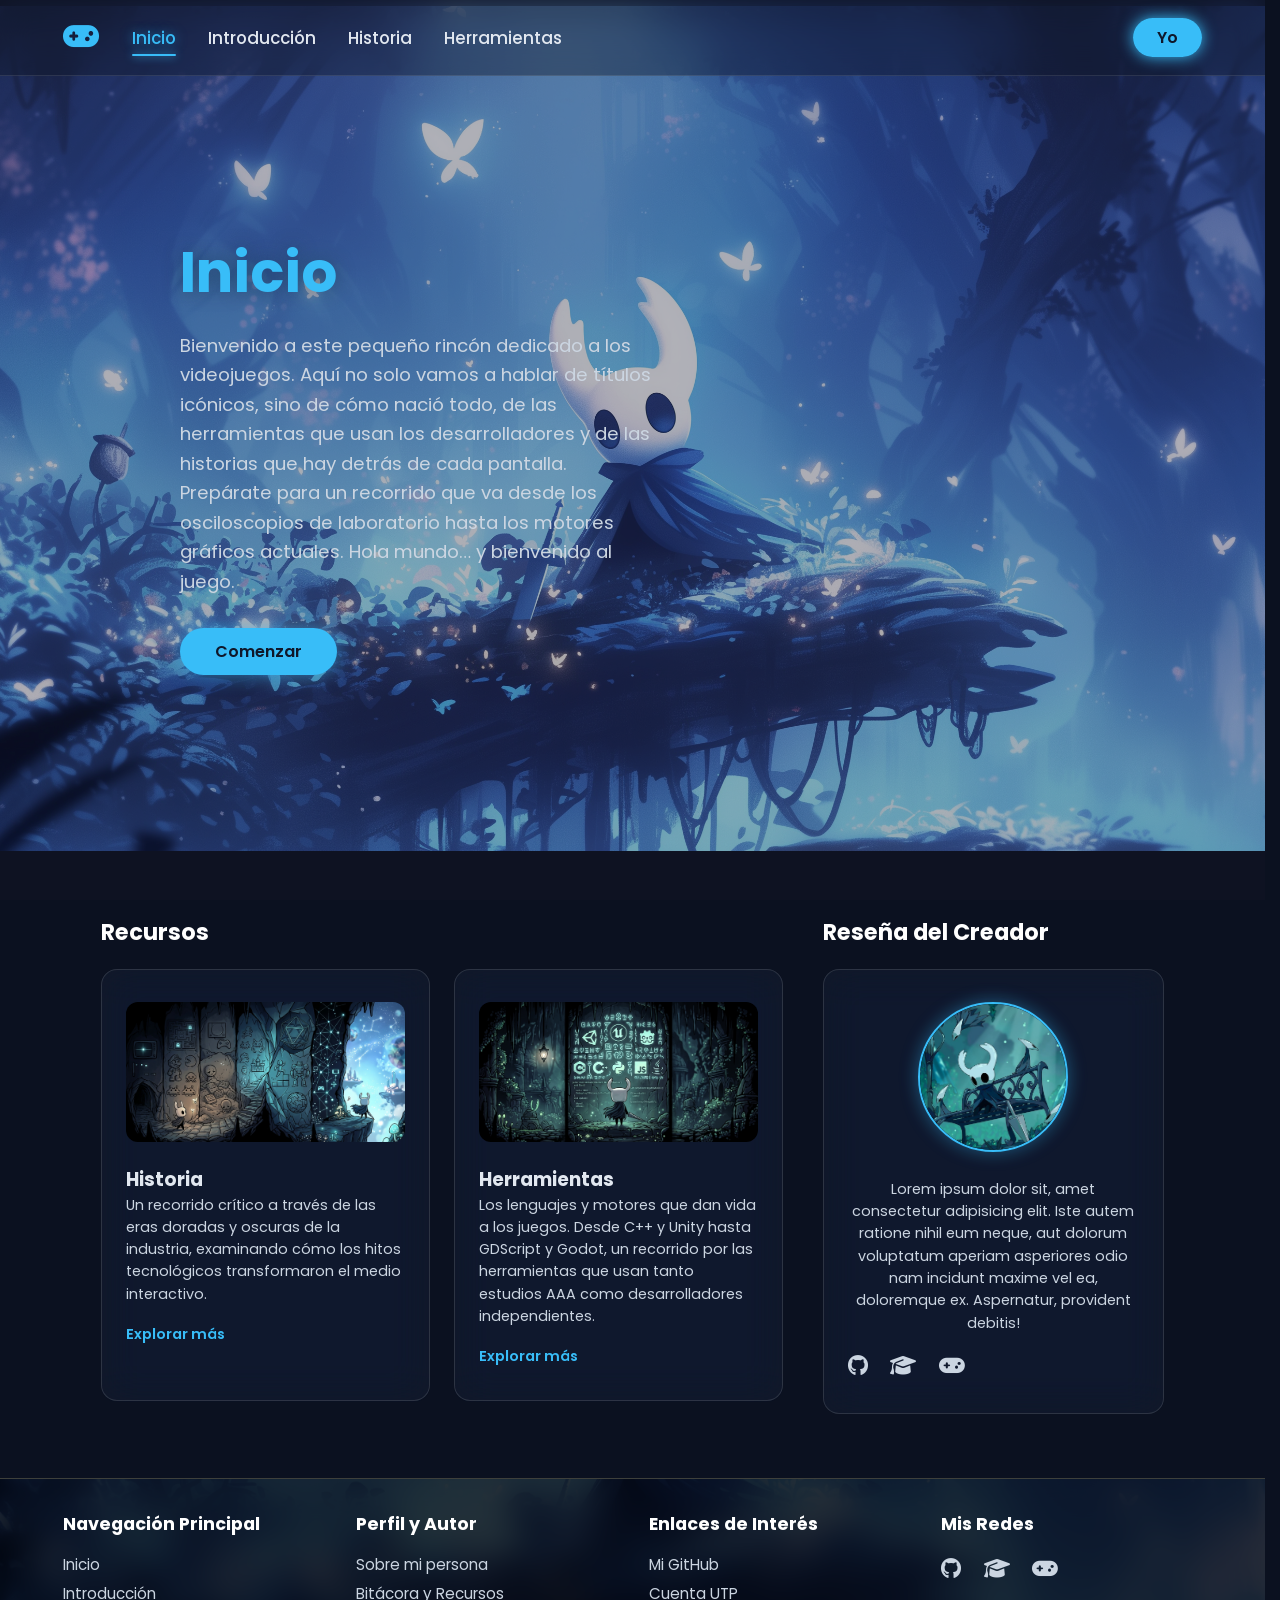
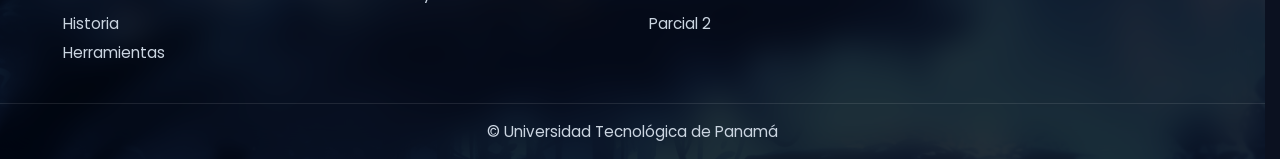
==== index.html @ fa4da0df "Se moviliza la estructura del proyecto" ====
<!doctype html>
<html lang="es">
   <head>
      <meta charset="UTF-8" />
      <meta name="viewport" content="width=device-width, initial-scale=1.0" />
      <link
         href="https://fonts.googleapis.com/css2?family=Poppins:wght@400;700&display=swap"
         rel="stylesheet"
      />
      <link
         rel="stylesheet"
         href="https://cdnjs.cloudflare.com/ajax/libs/font-awesome/6.4.0/css/all.min.css"
      />
      <title>Proyecto Web</title>
      <link rel="stylesheet" href="css/estilos.css" />
   </head>

   <body>
      <header>
         <nav>
            <div class="nav-group">
               <div class="logo">
                  <i class="fa-solid fa-gamepad"></i>
               </div>
               <ul class="nav-links">
                  <li>
                     <a href="index.html" class="activo" aria-current="page"
                        >Inicio</a
                     >
                  </li>
                  <li><a href="introduccion.html">Introducción</a></li>
                  <li><a href="/src/historia.html">Historia</a></li>
                  <li><a href="herramientas.html">Herramientas</a></li>
               </ul>
            </div>
            <div class="btns">
               <a href="creador.html" class="btn">Yo</a>
            </div>
         </nav>
      </header>

      <main>
         <!-- Hero / Banner Principal -->
         <section class="hero-section">
            <div class="hero-content">
               <h1>Inicio</h1>
               <p>
                  Bienvenido a este pequeño rincón dedicado a los videojuegos.
                  Aquí no solo vamos a hablar de títulos icónicos, sino de cómo
                  nació todo, de las herramientas que usan los desarrolladores y
                  de las historias que hay detrás de cada pantalla. Prepárate
                  para un recorrido que va desde los osciloscopios de
                  laboratorio hasta los motores gráficos actuales. Hola mundo… y
                  bienvenido al juego.
               </p>
               <a href="introduccion.html" class="btn-hero">Comenzar</a>
            </div>
         </section>

         <!-- Contenedor Principal en Cuadrícula (2 columnas) -->
         <section class="main-grid-container">
            <!-- Columna Izquierda: Nuevos Recursos -->
            <div class="recursos-section">
               <h2>Recursos</h2>
               <div class="cards-grid">
                  <!-- Tarjeta 1 -->
                  <article class="tarjeta">
                     <img
                        src="/src/IMG/Historia Hollow Knight.jpg"
                        alt="Vista previa del primer recurso CSS"
                        loading="lazy"
                     />
                     <h3>Historia</h3>
                     <p>
                        Un recorrido crítico a través de las eras doradas y
                        oscuras de la industria, examinando cómo los hitos
                        tecnológicos transformaron el medio interactivo.
                     </p>
                     <a href="historia.html" class="card-link">Explorar más</a>
                  </article>

                  <!-- Tarjeta 2 -->
                  <article class="tarjeta">
                     <img
                        src="/src/IMG/Lenguajes-Motores Hollow Knight.jpg"
                        alt="Vista previa del segundo recurso CSS"
                        loading="lazy"
                     />
                     <h3>Herramientas</h3>
                     <p>
                        Los lenguajes y motores que dan vida a los juegos. Desde
                        C++ y Unity hasta GDScript y Godot, un recorrido por las
                        herramientas que usan tanto estudios AAA como
                        desarrolladores independientes.
                     </p>
                     <a href="herramientas.html" class="card-link"
                        >Explorar más</a
                     >
                  </article>
               </div>
            </div>

            <!-- Columna Derecha: Reseña del Creador -->
            <aside class="creator-aside">
               <h2>Reseña del Creador</h2>
               <div class="creator-card">
                  <img
                     src="/src/IMG/Hollow Knight Avatar.jpg"
                     alt="Avatar del creador de la plataforma"
                     class="creator-avatar"
                     loading="lazy"
                  />
                  <p>
                     Lorem ipsum dolor sit, amet consectetur adipisicing elit.
                     Iste autem ratione nihil eum neque, aut dolorum voluptatum
                     aperiam asperiores odio nam incidunt maxime vel ea,
                     doloremque ex. Aspernatur, provident debitis!
                  </p>

                  <!-- Contenedor unificado de redes sociales -->
                  <div class="social-container">
                     <a
                        href="https://github.com"
                        target="_blank"
                        rel="noopener"
                        aria-label="GitHub"
                        class="social-link"
                     >
                        <i class="fa-brands fa-github"></i>
                        <span class="sr-only">GitHub</span>
                     </a>
                     <a
                        href="https://portal.utp.ac.pa"
                        target="_blank"
                        rel="noopener"
                        aria-label="Cuenta UTP"
                        class="social-link"
                     >
                        <i class="fa-solid fa-graduation-cap"></i>
                        <span class="sr-only">Cuenta UTP</span>
                     </a>
                     <a
                        href="https://www.playstation.com"
                        target="_blank"
                        rel="noopener"
                        aria-label="PlayStation"
                        class="social-link"
                     >
                        <i class="fa-solid fa-gamepad"></i>
                        <span class="sr-only">PlayStation</span>
                     </a>
                  </div>
               </div>
            </aside>
         </section>
      </main>

      <footer>
         <div class="footer-container">
            <div class="footer-section">
               <h3>Navegación Principal</h3>
               <ul>
                  <li><a href="index.html">Inicio</a></li>
                  <li><a href="introduccion.html">Introducción</a></li>
                  <li><a href="historia.html">Historia</a></li>
                  <li><a href="herramientas.html">Herramientas</a></li>
               </ul>
            </div>

            <div class="footer-section">
               <h3>Perfil y Autor</h3>
               <ul>
                  <li><a href="creador.html">Sobre mi persona</a></li>
                  <li>
                     <a href="creador.html#recursos-utilizados"
                        >Bitácora y Recursos</a
                     >
                  </li>
               </ul>
            </div>

            <div class="footer-section">
               <h3>Enlaces de Interés</h3>
               <ul>
                  <li>
                     <a href="https://github.com" target="_blank" rel="noopener"
                        >Mi GitHub</a
                     >
                  </li>
                  <li>
                     <a
                        href="https://portal.utp.ac.pa"
                        target="_blank"
                        rel="noopener"
                        >Cuenta UTP</a
                     >
                  </li>
                  <li><a href="#">Parcial 2</a></li>
               </ul>
            </div>

            <div class="footer-section">
               <h3>Mis Redes</h3>
               <!-- Reutilizamos la misma clase social-container -->
               <div class="social-container">
                  <a
                     href="https://github.com"
                     target="_blank"
                     rel="noopener"
                     aria-label="GitHub"
                     class="social-link"
                  >
                     <i class="fa-brands fa-github"></i>
                     <span class="sr-only">GitHub</span>
                  </a>
                  <a
                     href="https://portal.utp.ac.pa"
                     target="_blank"
                     rel="noopener"
                     aria-label="Cuenta UTP"
                     class="social-link"
                  >
                     <i class="fa-solid fa-graduation-cap"></i>
                     <span class="sr-only">Cuenta UTP</span>
                  </a>
                  <a
                     href="https://www.playstation.com"
                     target="_blank"
                     rel="noopener"
                     aria-label="PlayStation"
                     class="social-link"
                  >
                     <i class="fa-solid fa-gamepad"></i>
                     <span class="sr-only">PlayStation</span>
                  </a>
               </div>
            </div>
         </div>

         <div class="footer-bottom">
            <h3>&copy; Universidad Tecnológica de Panamá</h3>
         </div>
      </footer>
   </body>
</html>
---- css/estilos.css ----
/* Body */
* {
	margin: 0;
	padding: 0;
	box-sizing: border-box;
}

body {
	font-family: "Poppins", "Segoe UI", sans-serif;
	background-color: #0b1120;
	color: #e2e8f0;
	display: flex;
	flex-direction: column;
	min-height: 100vh;
}

/* el header mas el NAVBAR */
header {
	width: 100%;
	position: relative;
	z-index: 20;
	background: transparent;
}

nav {
	width: 100%;
	padding: 1rem 5%;
	background: rgba(15, 23, 42, 0.4);
	border-bottom: 1px solid rgba(255, 255, 255, 0.1);
	backdrop-filter: blur(16px);
	display: flex;
	align-items: center;
	justify-content: space-between;
	gap: 1rem;
}

.nav-group {
	display: flex;
	align-items: center;
	gap: 2rem;
}

.logo {
	font-size: 1.8rem;
	font-weight: 700;
	color: #38bdf8;
	letter-spacing: 1px;
}

.nav-links {
	list-style: none;
	display: flex;
	gap: 2rem;
}

.nav-links li a {
	position: relative;
	font-size: 1.05rem;
	font-weight: 500;
	text-decoration: none;
	color: #e2e8f0;
	transition: 0.3s;
}

.nav-links li a:hover {
	color: #38bdf8;
	text-shadow: 0 0 10px #38bdf8;
}

/* Para la página activa */
.nav-links li a.activo {
	color: #38bdf8;
	text-shadow: 0 0 12px rgba(56, 189, 248, 0.6);
}

.nav-links li a.activo::after {
	content: "";
	position: absolute;
	left: 0;
	bottom: -6px;
	width: 100%;
	height: 2px;
	background: #38bdf8;
	border-radius: 2px;
	box-shadow: 0 0 8px #38bdf8;
}

.btn {
	padding: 0.5rem 1.5rem;
	border-radius: 30px;
	font-weight: 600;
	font-size: 1rem;
	background: #38bdf8;
	color: #0f172a;
	box-shadow: 0 0 15px #38bdf8;
	border: none;
	cursor: pointer;
	transition: 0.3s;
	text-decoration: none;
	white-space: nowrap;
}

.btn:hover {
	background: #0aa9f3;
	box-shadow: 0 0 25px #0aa9f3;
}

/* modificando el main */
main {
	flex: 1;
	display: flex;
	flex-direction: column;
}

/* mejorando el footer*/
footer {
	position: relative;
	color: white;
	border-top: 1px solid #3e403b;
	background-image: url(/src/IMG/Hollow\ Knight.png);
	background-size: cover;
	background-position: center bottom;
	background-repeat: no-repeat;
}

footer::before {
	content: "";
	position: absolute;
	inset: 0;
	background: rgba(0, 4, 11, 0.806);
	backdrop-filter: blur(16px);
	z-index: 0;
}

.footer-container,
.footer-bottom {
	position: relative;
	z-index: 1;
}

.footer-container {
	display: grid;
	grid-template-columns: repeat(4, 1fr);
	gap: 2rem;
	padding: 2rem 5%;
	max-width: 1400px;
	margin: 0 auto;
}

.footer-container h3 {
	font-size: 1.1rem;
	color: #ffffff;
	margin-bottom: 1rem;
}

.footer-section ul {
	list-style: none;
}

.footer-section ul li a {
	color: #cbd5e1;
	text-decoration: none;
	font-size: 0.95rem;
	transition: 0.3s;
	display: block;
	margin-bottom: 0.4rem;
}

.footer-section ul li a:hover {
	color: #38bdf8;
	text-shadow: 0 0 10px #38bdf8;
}

.footer-bottom {
	padding: 1rem 0;
	border-top: 1px solid rgba(255, 255, 255, 0.1);
	text-align: center;
}

.footer-bottom h3 {
	font-size: 0.95rem;
	color: #cbd5e1;
	font-weight: 400;
}

/* dando una mejor visión a mis redes sociales */
.social-container {
	display: flex;
	gap: 1.4rem;
	align-items: center;
}

footer .social-container {
	justify-content: flex-start;
}

.social-link {
	color: #cbd5e1;
	font-size: 1.3rem;
	text-decoration: none;
	transition: 0.3s;
}

.social-link:hover {
	color: #38bdf8;
	text-shadow: 0 0 10px #38bdf8;
	transform: translateY(-3px);
}

.sr-only {
	display: none;
}

/* estilizando el hero de index */
.hero-section {
	text-align: left;
	padding: 14rem 8% 11rem 14.2%;
	margin-top: -70px;
	background-image: url(/src/IMG/Hollow\ Knight.png);
	background-size: cover;
	background-position: center top;
	background-repeat: no-repeat;
	min-height: 85vh;
}

.hero-section::before {
	content: "";
	position: absolute;
	inset: 0;
	background: rgba(21, 21, 40, 0.333);
	z-index: 0;
}

.hero-content {
	position: relative;
	z-index: 1;
}

.hero-content h1 {
	font-size: clamp(2.5rem, 5vw, 3.5rem);
	font-weight: 700;
	color: #38bdf8;
	margin-bottom: 1rem;
	text-shadow: 0 0 20px rgba(6, 37, 51, 0.4);
}

.hero-content p {
	font-size: 1.15rem;
	color: #cbd5e1;
	line-height: 1.6;
	margin-bottom: 2rem;
	max-width: 480px;
}

.btn-hero {
	display: inline-block;
	padding: 0.7rem 2.2rem;
	border-radius: 30px;
	font-weight: 600;
	font-size: 1rem;
	background: #38bdf8;
	color: #0f172a;
	text-decoration: none;
	box-shadow: 0 0 18px rgba(56, 189, 248, 0.55);
	transition: 0.3s;
}

.btn-hero:hover {
	background: #0aa9f3;
	box-shadow: 0 0 28px rgba(10, 169, 243, 0.7);
	transform: translateY(-5px);
}

.main-grid-container {
	display: grid;
	grid-template-columns: 2fr 1fr;
	gap: 2.5rem;
	padding: 4rem 8%;
	background-color: #0b1120;
}

.recursos-section h2,
.creator-aside h2 {
	font-size: 1.4rem;
	color: #ffffff;
	margin-bottom: 1.2rem;
}

.cards-grid {
	display: grid;
	grid-template-columns: repeat(auto-fit, minmax(240px, 1fr));
	gap: 1.5rem;
}

.tarjeta,
.creator-card {
	background: rgba(47, 56, 78, 0.178);
	backdrop-filter: blur(18px) saturate(140%);
	border: 1px solid rgba(255, 255, 255, 0.12);
	border-radius: 16px;
	padding: 2rem 1.5rem;
	transition: 0.3s ease;
}

.tarjeta:hover,
.creator-card:hover {
	border-color: rgba(56, 189, 248, 0.45);
	transform: translateY(-6px);
	box-shadow: 0 12px 30px rgba(0, 0, 0, 0.35);
}

.tarjeta img {
	width: 100%;
	height: 140px;
	object-fit: cover;
	border-radius: 12px;
	margin-bottom: 1rem;
}

.tarjeta p,
.creator-card p {
	font-size: 0.9rem;
	color: #cbd5e1;
	margin-bottom: 1rem;
	line-height: 1.55;
}

.card-link {
	color: #38bdf8;
	text-decoration: none;
	font-weight: 600;
	font-size: 0.9rem;
}

.card-link:hover {
	color: #7dd3fc;
	text-shadow: 0 0 10px #7dd3fc;
}

.creator-card {
	text-align: center;
}

.creator-avatar {
	width: 150px;
	height: 150px;
	border-radius: 50%;
	object-fit: cover;
	margin: 0 auto 1.2rem;
	border: 2px solid #38bdf8;
	box-shadow: 0 0 18px rgba(56, 189, 248, 0.4);
}

/* estilizando introducción */
.intro-hero.with-bg,
.cta-section.with-bg {
	position: relative;
	background-size: cover;
	background-position: center;
	background-repeat: no-repeat;
	padding: 8.5rem 10%;
}

.intro-hero.with-bg {
	margin-top: -70px;
	background-image: url("/src/IMG/intro\ background.png");
}

.cta-section.with-bg {
	background-image: url("/src/IMG/Images-Gaming-Backgrounds-HD.jpg");
}

.intro-hero.with-bg::before,
.cta-section.with-bg::before {
	content: "";
	position: absolute;
	inset: 0;
	background: rgba(11, 17, 32, 0.39);
	z-index: 0;
}

.intro-hero.with-bg > *,
.cta-section.with-bg > * {
	position: relative;
	z-index: 1;
}

.intro-hero-content {
	max-width: 620px;
}

.intro-hero-content h1 {
	font-size: clamp(2rem, 4vw, 3rem);
	color: #38bdf8;
	margin-bottom: 1rem;
	text-shadow: 0 0 20px rgba(56, 189, 248, 0.45);
}

.intro-hero-content p {
	font-size: 1.05rem;
	color: #cbd5e1;
	line-height: 1.7;
}

.doc-section {
	padding: 4rem 10%;
	background: rgba(15, 23, 42, 0.2);
	border-top: 1px solid rgba(255, 255, 255, 0.05);
}

.doc-container {
	max-width: 1100px;
	margin: 0 auto;
	display: grid;
	grid-template-columns: 1fr 1fr;
	gap: 3.5rem;
	align-items: center;
}

.doc-image img {
	width: 100%;
	height: 260px;
	object-fit: cover;
	border-radius: 16px;
	border: 2.7px solid rgba(255, 255, 255, 0.12);
	box-shadow: 0 10px 30px rgba(0, 0, 0, 0.9);
}

.doc-text h2 {
	font-size: 1.8rem;
	color: #ffffff;
	margin-bottom: 1rem;
}

.doc-text p {
	font-size: 1rem;
	color: #cbd5e1;
	line-height: 1.7;
}

.cta-section {
	padding: 5rem 10%;
	text-align: center;
}

.cta-content {
	max-width: 700px;
	margin: 0 auto;
}

.cta-content h2 {
	font-size: clamp(1.8rem, 3.5vw, 2.4rem);
	color: #ffffff;
	margin-bottom: 1rem;
}

.cta-content p {
	font-size: 1.05rem;
	color: #94a3b8;
	margin-bottom: 2rem;
}

.cta-buttons {
	display: flex;
	justify-content: center;
	gap: 1.5rem;
	flex-wrap: wrap;
}

.cta-secondary {
	background: transparent;
	color: #38bdf8;
	border: 2px solid #38bdf8;
	box-shadow: 0 0 15px rgba(56, 189, 248, 0.2);
}

.cta-secondary:hover {
	background: rgba(56, 189, 248, 0.15);
	color: #ffffff;
	box-shadow: 0 0 25px rgba(56, 189, 248, 0.4);
}

/* los estilos para la pagina historia*/
body.page-historia {
	background-image: url(/src/ANIMATION/Hollow\ Knight\ Animacion.gif);
	background-position: center;
	background-attachment: fixed;
	background-size: cover;
	position: relative;
}

body.page-historia::before {
	content: "";
	position: fixed;
	inset: 0;
	background: rgba(41, 36, 27, 0.85);
	z-index: 0;
}

body.page-historia > * {
	position: relative;
	z-index: 1;
}

.timeline-section {
	padding: 3rem 8% 5rem;
	max-width: 900px;
	margin: 0 auto;
}

.timeline-title {
	font-size: clamp(1.8rem, 4vw, 2.6rem);
	color: #38bdf8;
	text-align: center;
	margin-bottom: 0.5rem;
	text-shadow: 0 0 20px rgba(56, 189, 248, 0.35);
}

.timeline-intro {
	text-align: center;
	color: #94a3b8;
	margin-bottom: 3rem;
	max-width: 520px;
	margin-inline: auto;
}

.timeline {
	list-style: none;
	position: relative;
}

.timeline::before {
	content: "";
	position: absolute;
	left: 18px;
	top: 0;
	bottom: 0;
	width: 3px;
	background: linear-gradient(
		to bottom,
		#38bdf8 0%,
		rgba(56, 189, 248, 0.15) 100%
	);
	border-radius: 3px;
}

.timeline-item {
	position: relative;
	padding-left: 55px;
	margin-bottom: 2.2rem;
}

.timeline-marker {
	position: absolute;
	left: 9px;
	top: 28px;
	width: 20px;
	height: 20px;
	border-radius: 50%;
	background: #0b1120;
	border: 3px solid #38bdf8;
	box-shadow: 0 0 12px rgba(56, 189, 248, 0.6);
	z-index: 2;
}

.timeline-card time {
	display: block;
	font-size: 0.85rem;
	font-weight: 600;
	color: #38bdf8;
	margin-bottom: 0.35rem;
}

.timeline-card h3 {
	color: #f1f5f9;
	font-size: 1.15rem;
	margin-bottom: 0.8rem;
}

.timeline-card img {
	height: 245px;
	margin-bottom: 1rem;
}

/* dandole un estilo a la pantalla de herramientas */
body.page-herramientas {
	background-image: url("/src/ANIMATION/hollow-knight-animation2.gif");
	background-position: center;
	background-attachment: fixed;
	background-size: cover;
	position: relative;
}

body.page-herramientas::before {
	content: "";
	position: fixed;
	inset: 0;
	background: rgba(52, 47, 22, 0.638);
	z-index: 0;
}

body.page-herramientas > * {
	position: relative;
	z-index: 1;
}

.hall-section {
	padding: 4rem 5% 5rem;
	max-width: 1700px;
	margin: 0 auto;
}

.hall-title {
	font-size: clamp(1.8rem, 4vw, 2.6rem);
	color: #38bdf8;
	text-align: center;
	margin-bottom: 1.5rem;
	text-shadow: 0 0 20px rgba(56, 189, 248, 0.35);
}

.hall-intro {
	text-align: center;
	color: #94a3b8;
	margin-bottom: 2.3rem;
	max-width: 570px;
	margin-inline: auto;
}

.hall-category-title {
	font-size: 2.1rem;
	color: #ffffff;
	margin-bottom: 2.9rem;
	border-left: 5px solid #38bdf8;
	padding-left: 0.75rem;
}

.hall-grid {
	display: grid;
	grid-template-columns: repeat(3, 1fr);
	gap: 2.6rem;
}

.hall-grid .tarjeta {
	padding: 2.5rem 2rem;
}

.hall-grid .tarjeta img {
	width: 110px;
	height: 110px;
	object-fit: cover;
	border-radius: 50%;
	margin: 0 auto 1.2rem;
	display: block;
	border: 2px solid rgba(56, 189, 248, 0.4);
	box-shadow: 0 0 15px rgba(56, 189, 248, 0.25);
}

.hall-grid h3 {
	color: #0aa9f3;
	font-size: 1.15rem;
	margin-bottom: 1.2rem;
	text-shadow: 0 0 25px #0aa9f3;
	text-align: center;
}

/* estilizando la pagina de mi persona */
.creator-hero-section {
	padding: 6rem 10% 4rem;
	max-width: 1400px;
	margin: 0 auto;
}

.creator-hero-grid {
	display: grid;
	grid-template-columns: 1.2fr 1fr;
	gap: 4rem;
	align-items: center;
}

.creator-hero-text h1 {
	font-size: clamp(2.2rem, 4.5vw, 3.5rem);
	font-weight: 700;
	color: #ffffff;
	margin-bottom: 1rem;
}

.highlight-name {
	color: #38bdf8;
	text-shadow: 0 0 20px rgba(56, 189, 248, 0.4);
}

.creator-subtitle {
	font-size: 1.15rem;
	color: #38bdf8;
	font-weight: 600;
	margin-bottom: 1.2rem;
}

.creator-description {
	font-size: 1rem;
	color: #cbd5e1;
	line-height: 1.7;
	max-width: 540px;
	margin-bottom: 1.5rem;
}

.creator-main-avatar {
	width: 279px;
	height: 419px;
	border-radius: 50%;
	object-fit: cover;
	border: 3px solid #38bdf8;
	box-shadow: 0 0 20px rgba(56, 189, 248, 0.4);
	transition: 0.5s ease;
}

.creator-main-avatar:hover {
	transform: scale(1.07);
	box-shadow: 0 0 30px rgba(56, 189, 248, 0.7);
}

.project-resources-section {
	padding: 4rem 10% 6rem;
	background: rgba(15, 23, 42, 0.3);
	border-top: 1px solid rgba(255, 255, 255, 0.08);
}

.resources-container {
	max-width: 1000px;
	margin: 0 auto;
}

.project-resources-section h2 {
	font-size: 2rem;
	color: #38bdf8;
	margin-bottom: 0.8rem;
	text-shadow: 0 0 15px rgba(56, 189, 248, 0.3);
}

.resources-intro {
	color: #94a3b8;
	font-size: 1.05rem;
	margin-bottom: 2.5rem;
}

.resources-content-box {
	display: flex;
	flex-direction: column;
	gap: 2rem;
}

.resource-group {
	background: rgba(47, 56, 78, 0.12);
	border: 1px solid rgba(255, 255, 255, 0.08);
	border-radius: 12px;
	padding: 1.8rem;
	backdrop-filter: blur(10px);
}

.resource-group h3 {
	font-size: 1.25rem;
	color: #ffffff;
	margin-bottom: 1rem;
	display: flex;
	align-items: center;
	gap: 0.6rem;
}

.resource-group h3 i {
	color: #38bdf8;
}

.resource-group ul {
	list-style: none;
	display: flex;
	flex-direction: column;
	gap: 0.8rem;
}

.resource-group li {
	color: #cbd5e1;
	font-size: 0.95rem;
	line-height: 1.5;
}

.resource-group li strong {
	color: #f8fafc;
}

.resource-group a {
	color: #38bdf8;
	text-decoration: none;
}

.resource-group a:hover {
	color: #7dd3fc;
	text-shadow: 0 0 8px #7dd3fc;
}

.resource-group p {
	color: #cbd5e1;
	font-size: 0.95rem;
	line-height: 1.6;
}

/* Para evitar que la pagina se ponga chueca entre diferentes pantallas*/
@media (max-width: 1100px) {
	.hall-grid {
		grid-template-columns: repeat(2, 1fr);
	}
}

@media (max-width: 900px) {
	/* Navbar */
	nav {
		padding: 1rem 4%;
		flex-wrap: wrap;
	}

	.nav-group {
		gap: 1.2rem;
	}

	.nav-links {
		gap: 1.2rem;
	}

	.nav-links li a {
		font-size: 0.95rem;
	}

	/* Index */
	.main-grid-container {
		grid-template-columns: 1fr;
		padding: 3rem 5%;
	}

	.hero-section {
		padding: 8rem 5% 4rem;
		min-height: 70vh;
	}

	/* Introducción */
	.doc-container,
	.alt-layout .doc-container {
		grid-template-columns: 1fr;
		gap: 2rem;
	}

	.alt-layout .doc-image {
		order: -1;
	}

	/* Creador */
	.creator-hero-grid {
		grid-template-columns: 1fr;
		text-align: center;
		gap: 3rem;
	}

	.creator-hero-text {
		display: flex;
		flex-direction: column;
		align-items: center;
	}

	.creator-main-avatar {
		width: 220px;
		height: 220px;
	}

	/* Footer */
	.footer-container {
		grid-template-columns: repeat(2, 1fr);
		gap: 2rem;
	}
}

@media (max-width: 600px) {
	/* Navbar móvil */
	nav {
		flex-direction: column;
		align-items: flex-start;
		gap: 1rem;
		padding: 1rem 4%;
	}

	.nav-group {
		width: 100%;
		justify-content: space-between;
	}

	.nav-links {
		gap: 1rem;
		flex-wrap: wrap;
	}

	.btns {
		align-self: flex-end;
	}

	/* Hero */
	.hero-section {
		padding: 6rem 4% 3rem;
	}

	.hero-content h1 {
		font-size: 2.2rem;
	}

	/* Hall of Fame */
	.hall-grid {
		grid-template-columns: 1fr;
	}

	/* Timeline */
	.timeline-section {
		padding: 2rem 1.2rem 4rem;
	}

	.timeline::before {
		left: 12px;
	}

	.timeline-item {
		padding-left: 42px;
	}

	.timeline-marker {
		left: 3px;
		width: 18px;
		height: 18px;
	}

	/* Footer móvil */
	.footer-container {
		grid-template-columns: 1fr;
		text-align: center;
	}

	footer .social-container {
		justify-content: center;
	}
}

/* Transiciones entre las paginas web del sitio web*/
html {
	scrollbar-gutter: stable;
}

@view-transition {
	navigation: auto;
}

@media (prefers-reduced-motion: no-preference) {
	::view-transition-group(root) {
		animation-duration: 0.45s;
		animation-timing-function: cubic-bezier(0.4, 0, 0.2, 1);
	}

	::view-transition-old(root) {
		animation:
			fade-out 0.35s ease-out both,
			slide-out 0.45s cubic-bezier(0.4, 0, 0.2, 1) both;
	}

	::view-transition-new(root) {
		animation:
			fade-in 0.4s ease-in both,
			slide-in 0.45s cubic-bezier(0.4, 0, 0.2, 1) both;
	}

	@keyframes slide-out {
		to {
			transform: translateX(-30px);
			opacity: 0;
		}
	}

	@keyframes slide-in {
		from {
			transform: translateX(30px);
			opacity: 0;
		}
	}

	@keyframes fade-out {
		to {
			opacity: 0;
		}
	}

	@keyframes fade-in {
		from {
			opacity: 0;
		}
	}

	/* Transiciones de elementos específicos */
	.creator-main-avatar {
		view-transition-name: avatar-perfil;
	}

	.tarjeta {
		view-transition-name: tarjeta-efecto;
	}

	::view-transition-group(avatar-perfil),
	::view-transition-group(tarjeta-efecto) {
		animation-duration: 0.4s;
	}
}
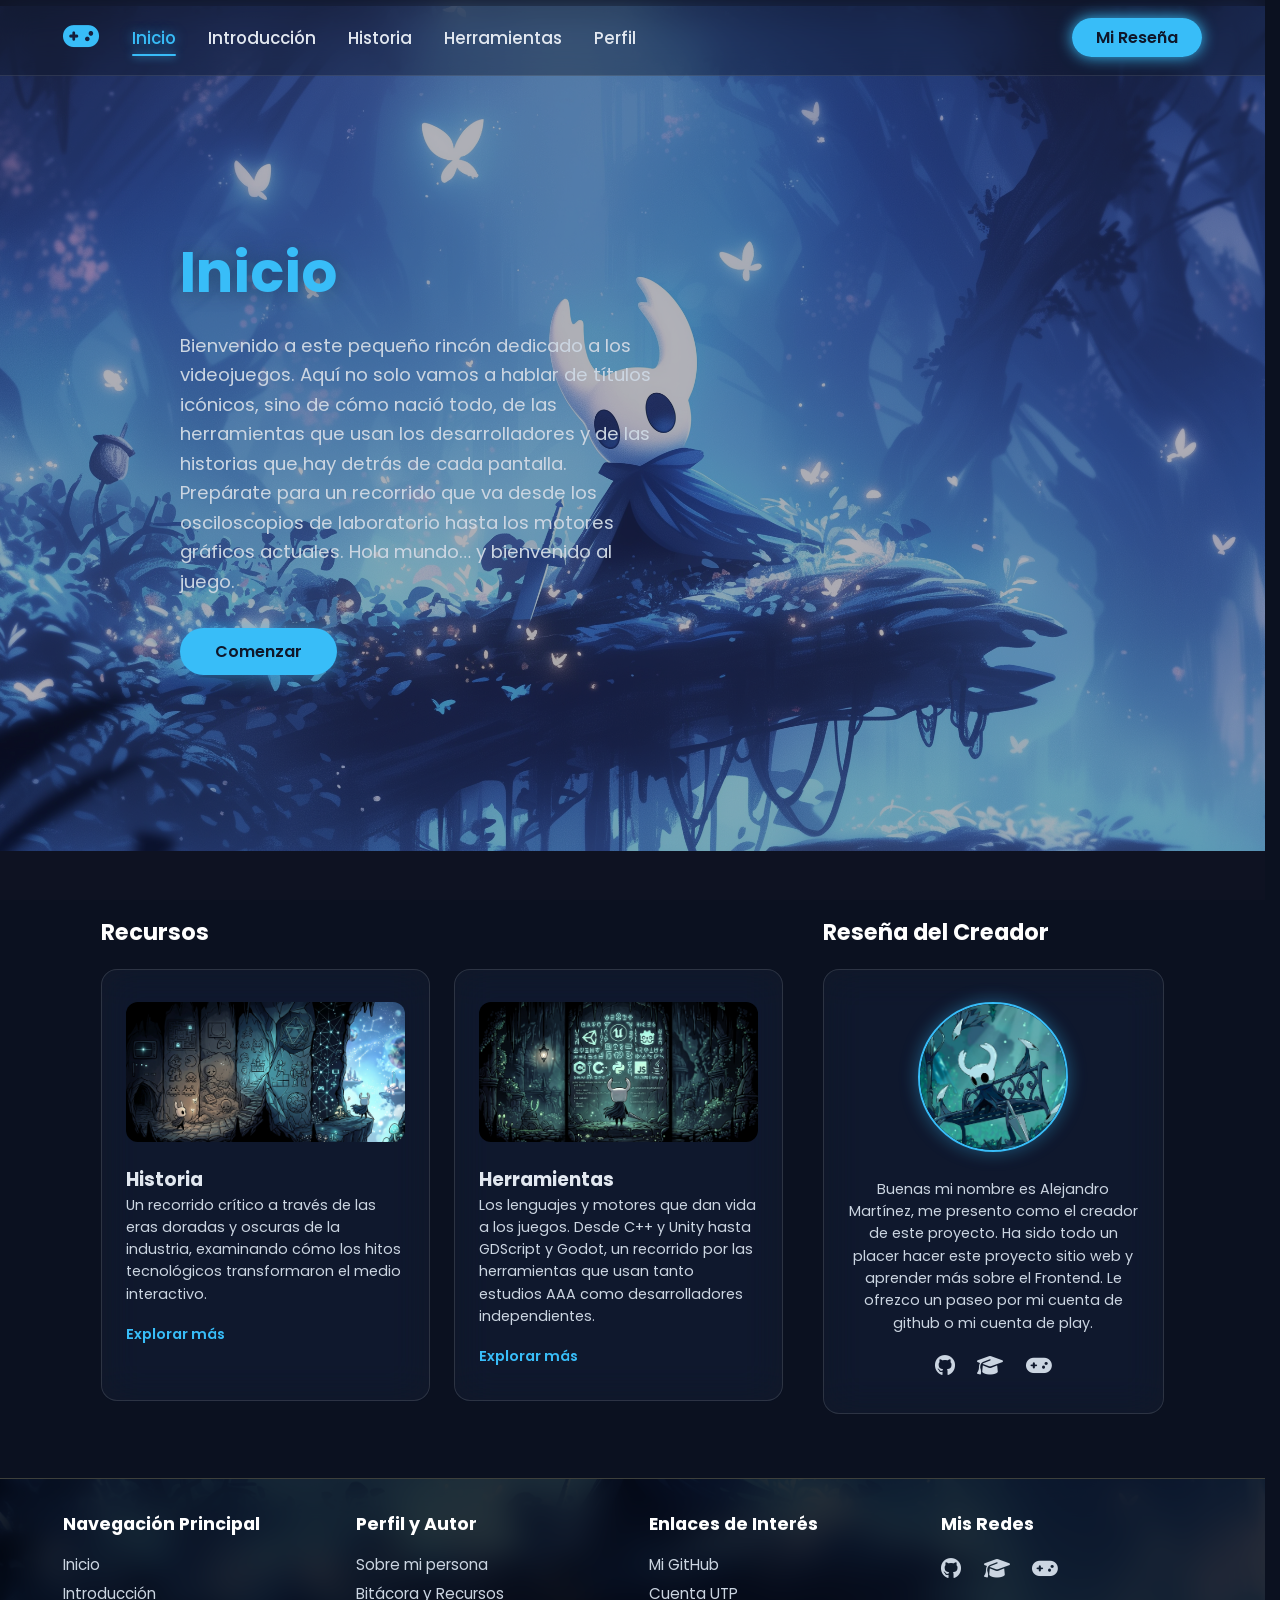
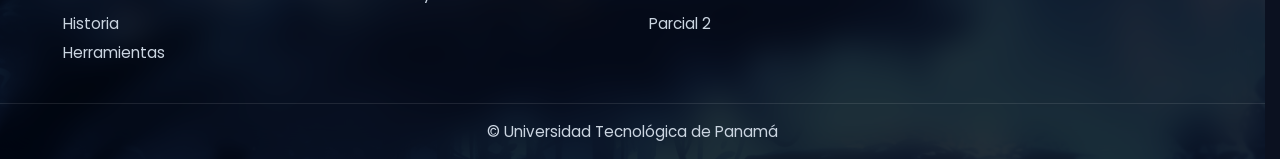
==== commit 3074a886: "Se completa el desarrollo del sitio" ====
--- a/index.html
+++ b/index.html
@@ -29,18 +29,18 @@
                      >
                   </li>
                   <li><a href="introduccion.html">Introducción</a></li>
-                  <li><a href="/src/historia.html">Historia</a></li>
+                  <li><a href="historia.html">Historia</a></li>
                   <li><a href="herramientas.html">Herramientas</a></li>
+                  <li><a href="creador.html">Perfil</a></li>
                </ul>
             </div>
             <div class="btns">
-               <a href="creador.html" class="btn">Yo</a>
+               <a href="creador.html" class="btn">Mi Reseña</a>
             </div>
          </nav>
       </header>
 
       <main>
-         <!-- Hero / Banner Principal -->
          <section class="hero-section">
             <div class="hero-content">
                <h1>Inicio</h1>
@@ -57,16 +57,14 @@
             </div>
          </section>
 
-         <!-- Contenedor Principal en Cuadrícula (2 columnas) -->
          <section class="main-grid-container">
-            <!-- Columna Izquierda: Nuevos Recursos -->
             <div class="recursos-section">
                <h2>Recursos</h2>
                <div class="cards-grid">
                   <!-- Tarjeta 1 -->
                   <article class="tarjeta">
                      <img
-                        src="/src/IMG/Historia Hollow Knight.jpg"
+                        src="IMG/Historia Hollow Knight.jpg"
                         alt="Vista previa del primer recurso CSS"
                         loading="lazy"
                      />
@@ -82,7 +80,7 @@
                   <!-- Tarjeta 2 -->
                   <article class="tarjeta">
                      <img
-                        src="/src/IMG/Lenguajes-Motores Hollow Knight.jpg"
+                        src="IMG/Lenguajes-Motores Hollow Knight.jpg"
                         alt="Vista previa del segundo recurso CSS"
                         loading="lazy"
                      />
@@ -105,22 +103,23 @@
                <h2>Reseña del Creador</h2>
                <div class="creator-card">
                   <img
-                     src="/src/IMG/Hollow Knight Avatar.jpg"
+                     src="IMG/Hollow Knight Avatar.jpg"
                      alt="Avatar del creador de la plataforma"
                      class="creator-avatar"
                      loading="lazy"
                   />
                   <p>
-                     Lorem ipsum dolor sit, amet consectetur adipisicing elit.
-                     Iste autem ratione nihil eum neque, aut dolorum voluptatum
-                     aperiam asperiores odio nam incidunt maxime vel ea,
-                     doloremque ex. Aspernatur, provident debitis!
+                     Buenas mi nombre es Alejandro Martínez, me presento como el
+                     creador de este proyecto. Ha sido todo un placer hacer este
+                     proyecto sitio web y aprender más sobre el Frontend. Le
+                     ofrezco un paseo por mi cuenta de github o mi cuenta de
+                     play.
                   </p>
 
                   <!-- Contenedor unificado de redes sociales -->
                   <div class="social-container">
                      <a
-                        href="https://github.com"
+                        href="https://github.com/alejo717-ux"
                         target="_blank"
                         rel="noopener"
                         aria-label="GitHub"
@@ -130,7 +129,7 @@
                         <span class="sr-only">GitHub</span>
                      </a>
                      <a
-                        href="https://portal.utp.ac.pa"
+                        href="https://matricula.utp.ac.pa/mprematr/menu/inicio/2026/QVnknjeeilWZaVnQiYVOhOOe$Pjk"
                         target="_blank"
                         rel="noopener"
                         aria-label="Cuenta UTP"
@@ -140,14 +139,14 @@
                         <span class="sr-only">Cuenta UTP</span>
                      </a>
                      <a
-                        href="https://www.playstation.com"
-                        target="_blank"
-                        rel="noopener"
-                        aria-label="PlayStation"
+                        href="https://steamcommunity.com/profiles/76561199129849721"
+                        target="_blank"
+                        rel="noopener"
+                        aria-label="Steam"
                         class="social-link"
                      >
                         <i class="fa-solid fa-gamepad"></i>
-                        <span class="sr-only">PlayStation</span>
+                        <span class="sr-only">Steam</span>
                      </a>
                   </div>
                </div>
@@ -183,28 +182,35 @@
                <h3>Enlaces de Interés</h3>
                <ul>
                   <li>
-                     <a href="https://github.com" target="_blank" rel="noopener"
+                     <a
+                        href="https://github.com/alejo717-ux"
+                        target="_blank"
+                        rel="noopener"
                         >Mi GitHub</a
                      >
                   </li>
                   <li>
                      <a
-                        href="https://portal.utp.ac.pa"
+                        href="https://matricula.utp.ac.pa/mprematr/menu/inicio/2026/QVnknjeeilWZaVnQiYVOhOOe$Pjk"
                         target="_blank"
                         rel="noopener"
                         >Cuenta UTP</a
                      >
                   </li>
-                  <li><a href="#">Parcial 2</a></li>
+                  <li>
+                     <a href="https://github.com/alejo717-ux/Parcial-2"
+                        >Parcial 2</a
+                     >
+                  </li>
                </ul>
             </div>
 
             <div class="footer-section">
                <h3>Mis Redes</h3>
-               <!-- Reutilizamos la misma clase social-container -->
+
                <div class="social-container">
                   <a
-                     href="https://github.com"
+                     href="https://github.com/alejo717-ux"
                      target="_blank"
                      rel="noopener"
                      aria-label="GitHub"
@@ -214,7 +220,7 @@
                      <span class="sr-only">GitHub</span>
                   </a>
                   <a
-                     href="https://portal.utp.ac.pa"
+                     href="https://matricula.utp.ac.pa/mprematr/menu/inicio/2026/QVnknjeeilWZaVnQiYVOhOOe$Pjk"
                      target="_blank"
                      rel="noopener"
                      aria-label="Cuenta UTP"
@@ -224,14 +230,14 @@
                      <span class="sr-only">Cuenta UTP</span>
                   </a>
                   <a
-                     href="https://www.playstation.com"
+                     href="https://steamcommunity.com/profiles/76561199129849721"
                      target="_blank"
                      rel="noopener"
                      aria-label="PlayStation"
                      class="social-link"
                   >
                      <i class="fa-solid fa-gamepad"></i>
-                     <span class="sr-only">PlayStation</span>
+                     <span class="sr-only">Steam</span>
                   </a>
                </div>
             </div>
--- a/css/estilos.css
+++ b/css/estilos.css
@@ -117,7 +117,7 @@
 	position: relative;
 	color: white;
 	border-top: 1px solid #3e403b;
-	background-image: url(/src/IMG/Hollow\ Knight.png);
+	background-image: url(../IMG/Hollow\ Knight.png);
 	background-size: cover;
 	background-position: center bottom;
 	background-repeat: no-repeat;
@@ -183,6 +183,10 @@
 	font-weight: 400;
 }
 
+footer .social-container {
+	justify-content: flex-start;
+}
+
 /* dando una mejor visión a mis redes sociales */
 .social-container {
 	display: flex;
@@ -190,8 +194,8 @@
 	align-items: center;
 }
 
-footer .social-container {
-	justify-content: flex-start;
+.creator-card .social-container {
+    justify-content: center;
 }
 
 .social-link {
@@ -216,7 +220,7 @@
 	text-align: left;
 	padding: 14rem 8% 11rem 14.2%;
 	margin-top: -70px;
-	background-image: url(/src/IMG/Hollow\ Knight.png);
+	background-image: url(../IMG/Hollow\ Knight.png);
 	background-size: cover;
 	background-position: center top;
 	background-repeat: no-repeat;
@@ -363,11 +367,11 @@
 
 .intro-hero.with-bg {
 	margin-top: -70px;
-	background-image: url("/src/IMG/intro\ background.png");
+	background-image: url("../IMG/introduccionBG.png");
 }
 
 .cta-section.with-bg {
-	background-image: url("/src/IMG/Images-Gaming-Backgrounds-HD.jpg");
+	background-image: url("../ANIMATION/loop3.gif");
 }
 
 .intro-hero.with-bg::before,
@@ -482,7 +486,7 @@
 
 /* los estilos para la pagina historia*/
 body.page-historia {
-	background-image: url(/src/ANIMATION/Hollow\ Knight\ Animacion.gif);
+	background-image: url(../ANIMATION/Hollow\ Knight\ Animacion.gif);
 	background-position: center;
 	background-attachment: fixed;
 	background-size: cover;
@@ -584,7 +588,7 @@
 
 /* dandole un estilo a la pantalla de herramientas */
 body.page-herramientas {
-	background-image: url("/src/ANIMATION/hollow-knight-animation2.gif");
+	background-image: url("../ANIMATION/hollow-knight-animation2.gif");
 	background-position: center;
 	background-attachment: fixed;
 	background-size: cover;
@@ -704,14 +708,66 @@
 	margin-bottom: 1.5rem;
 }
 
-.creator-main-avatar {
+.social-left {
+	justify-content: flex-start;
+	margin-top: 1.5rem;
+}
+
+.creator-cta {
+	margin-top: 2rem;
+}
+
+.nested-list {
+	margin: 0.4rem 0 0.8rem 1.2rem;
+	display: flex;
+	flex-direction: column;
+	gap: 0.45rem;
+}
+
+.apuntes {
+	margin-top: 1rem;
+}
+
+.avatar-swap {
+	position: relative;
 	width: 279px;
 	height: 419px;
+	margin: 0 auto;
+}
+
+.avatar-swap .creator-main-avatar {
+	position: absolute;
+	top: 0;
+	left: 0;
+	width: 100%;
+	height: 100%;
+	object-fit: cover;
 	border-radius: 50%;
-	object-fit: cover;
 	border: 3px solid #38bdf8;
 	box-shadow: 0 0 20px rgba(56, 189, 248, 0.4);
-	transition: 0.5s ease;
+}
+
+.avatar-1 {
+	animation: fadeAvatar 10s infinite;
+}
+
+.avatar-2 {
+	animation: fadeAvatar 10s infinite reverse;
+	opacity: 0;
+}
+
+@keyframes fadeAvatar {
+	0%,
+	45% {
+		opacity: 1;
+	}
+	50%,
+	95% {
+		opacity: 0;
+	}
+	100% {
+		opacity: 1;
+	}
 }
 
 .creator-main-avatar:hover {
@@ -995,18 +1051,4 @@
 			opacity: 0;
 		}
 	}
-
-	/* Transiciones de elementos específicos */
-	.creator-main-avatar {
-		view-transition-name: avatar-perfil;
-	}
-
-	.tarjeta {
-		view-transition-name: tarjeta-efecto;
-	}
-
-	::view-transition-group(avatar-perfil),
-	::view-transition-group(tarjeta-efecto) {
-		animation-duration: 0.4s;
-	}
-}
+}
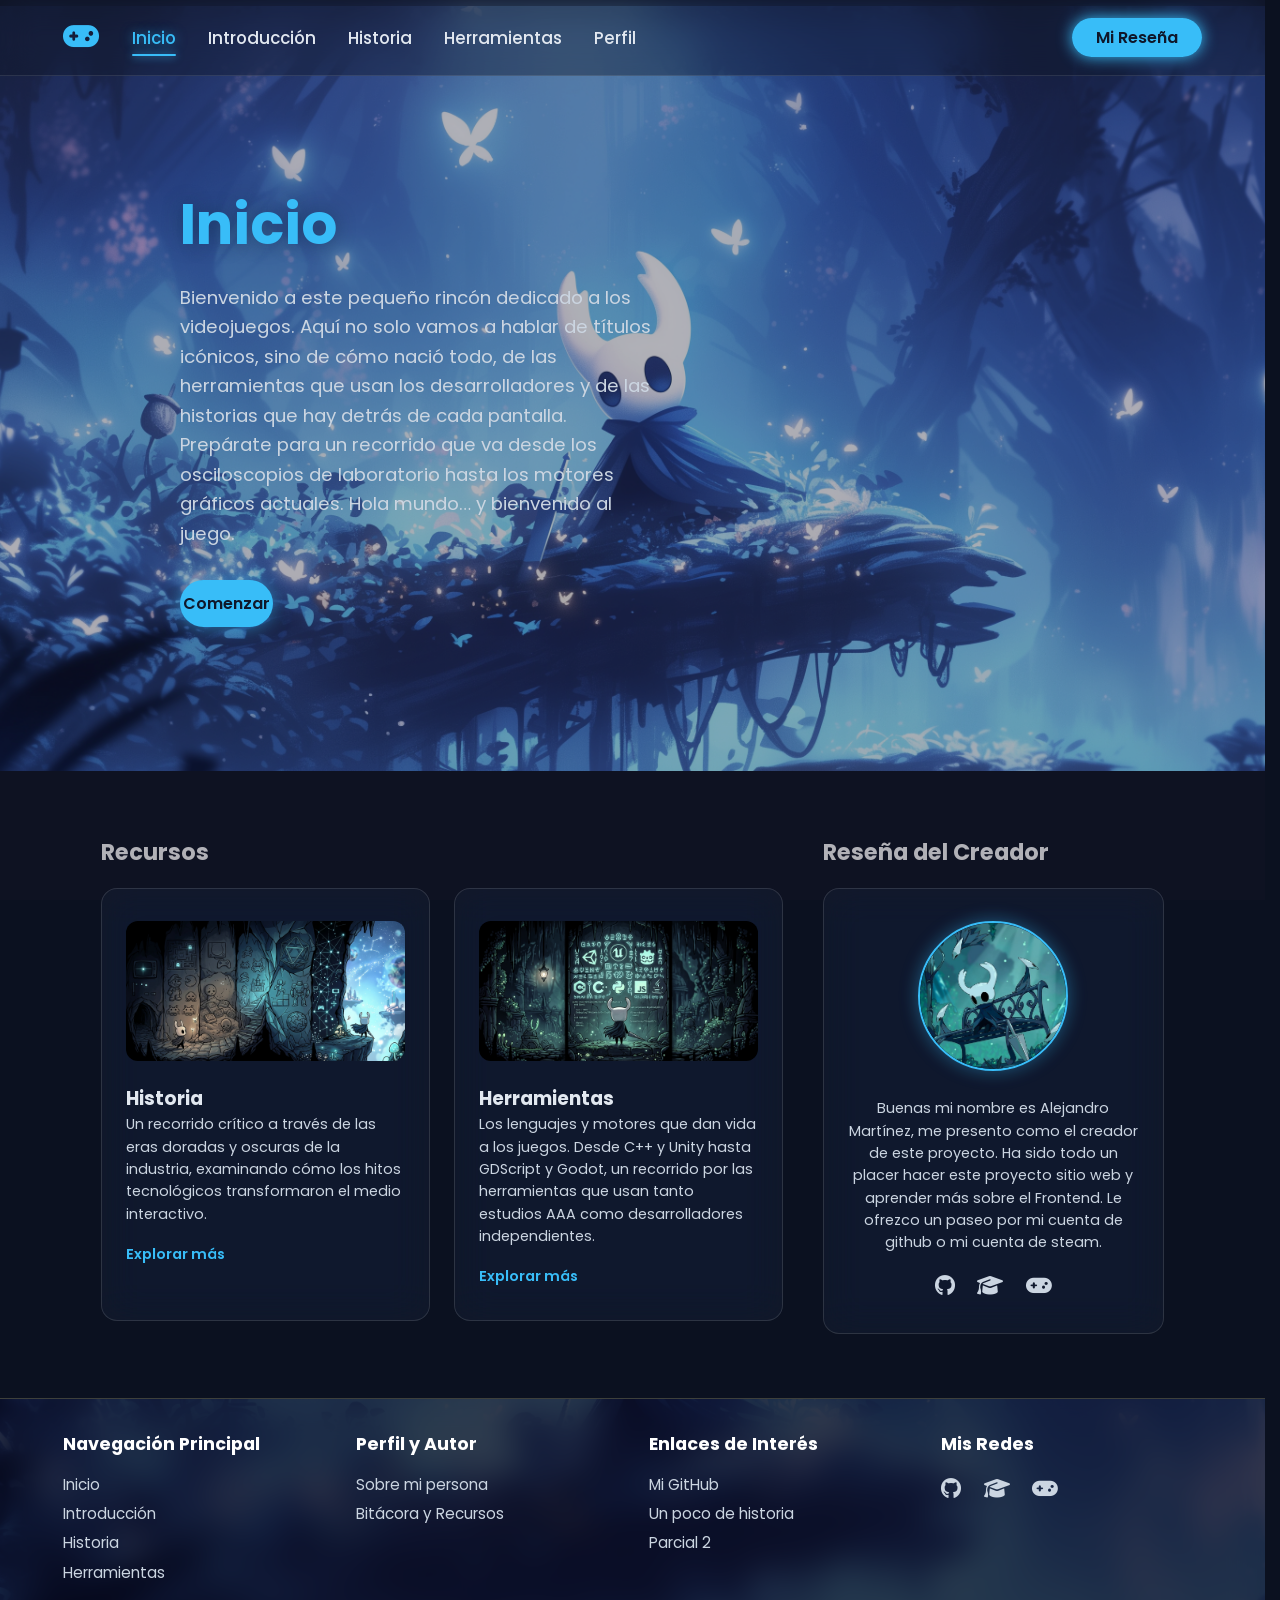
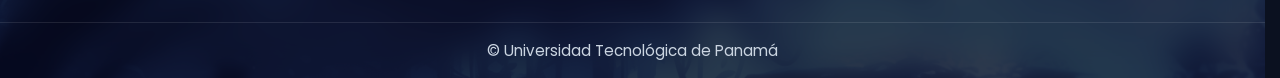
==== commit a533615e: "Se reemplaza el enlace de cuenta UTP" ====
--- a/index.html
+++ b/index.html
@@ -113,7 +113,7 @@
                      creador de este proyecto. Ha sido todo un placer hacer este
                      proyecto sitio web y aprender más sobre el Frontend. Le
                      ofrezco un paseo por mi cuenta de github o mi cuenta de
-                     play.
+                     steam.
                   </p>
 
                   <!-- Contenedor unificado de redes sociales -->
@@ -129,14 +129,14 @@
                         <span class="sr-only">GitHub</span>
                      </a>
                      <a
-                        href="https://matricula.utp.ac.pa/mprematr/menu/inicio/2026/QVnknjeeilWZaVnQiYVOhOOe$Pjk"
-                        target="_blank"
-                        rel="noopener"
-                        aria-label="Cuenta UTP"
+                        href="https://fisc.utp.ac.pa/"
+                        target="_blank"
+                        rel="noopener"
+                        aria-label="Mi Facultad"
                         class="social-link"
                      >
                         <i class="fa-solid fa-graduation-cap"></i>
-                        <span class="sr-only">Cuenta UTP</span>
+                        <span class="sr-only">Mi Facultad</span>
                      </a>
                      <a
                         href="https://steamcommunity.com/profiles/76561199129849721"
@@ -191,10 +191,10 @@
                   </li>
                   <li>
                      <a
-                        href="https://matricula.utp.ac.pa/mprematr/menu/inicio/2026/QVnknjeeilWZaVnQiYVOhOOe$Pjk"
-                        target="_blank"
-                        rel="noopener"
-                        >Cuenta UTP</a
+                        href="https://elvago.org/el-crash-de-los-videojuegos-de-1983/"
+                        target="_blank"
+                        rel="noopener"
+                        >Un poco de historia</a
                      >
                   </li>
                   <li>
@@ -220,14 +220,14 @@
                      <span class="sr-only">GitHub</span>
                   </a>
                   <a
-                     href="https://matricula.utp.ac.pa/mprematr/menu/inicio/2026/QVnknjeeilWZaVnQiYVOhOOe$Pjk"
+                     href="https://fisc.utp.ac.pa/"
                      target="_blank"
                      rel="noopener"
-                     aria-label="Cuenta UTP"
+                     aria-label="Mi Facultad"
                      class="social-link"
                   >
                      <i class="fa-solid fa-graduation-cap"></i>
-                     <span class="sr-only">Cuenta UTP</span>
+                     <span class="sr-only">Mi Facultad</span>
                   </a>
                   <a
                      href="https://steamcommunity.com/profiles/76561199129849721"
--- a/css/estilos.css
+++ b/css/estilos.css
@@ -127,7 +127,7 @@
 	content: "";
 	position: absolute;
 	inset: 0;
-	background: rgba(0, 4, 11, 0.806);
+	background: rgba(7, 8, 26, 0.771);
 	backdrop-filter: blur(16px);
 	z-index: 0;
 }
@@ -218,7 +218,7 @@
 /* estilizando el hero de index */
 .hero-section {
 	text-align: left;
-	padding: 14rem 8% 11rem 14.2%;
+	padding: 11rem 8% 8rem 14.2%;
 	margin-top: -70px;
 	background-image: url(../IMG/Hollow\ Knight.png);
 	background-size: cover;
@@ -258,7 +258,7 @@
 
 .btn-hero {
 	display: inline-block;
-	padding: 0.7rem 2.2rem;
+	padding: 0.7rem .2rem;
 	border-radius: 30px;
 	font-weight: 600;
 	font-size: 1rem;
